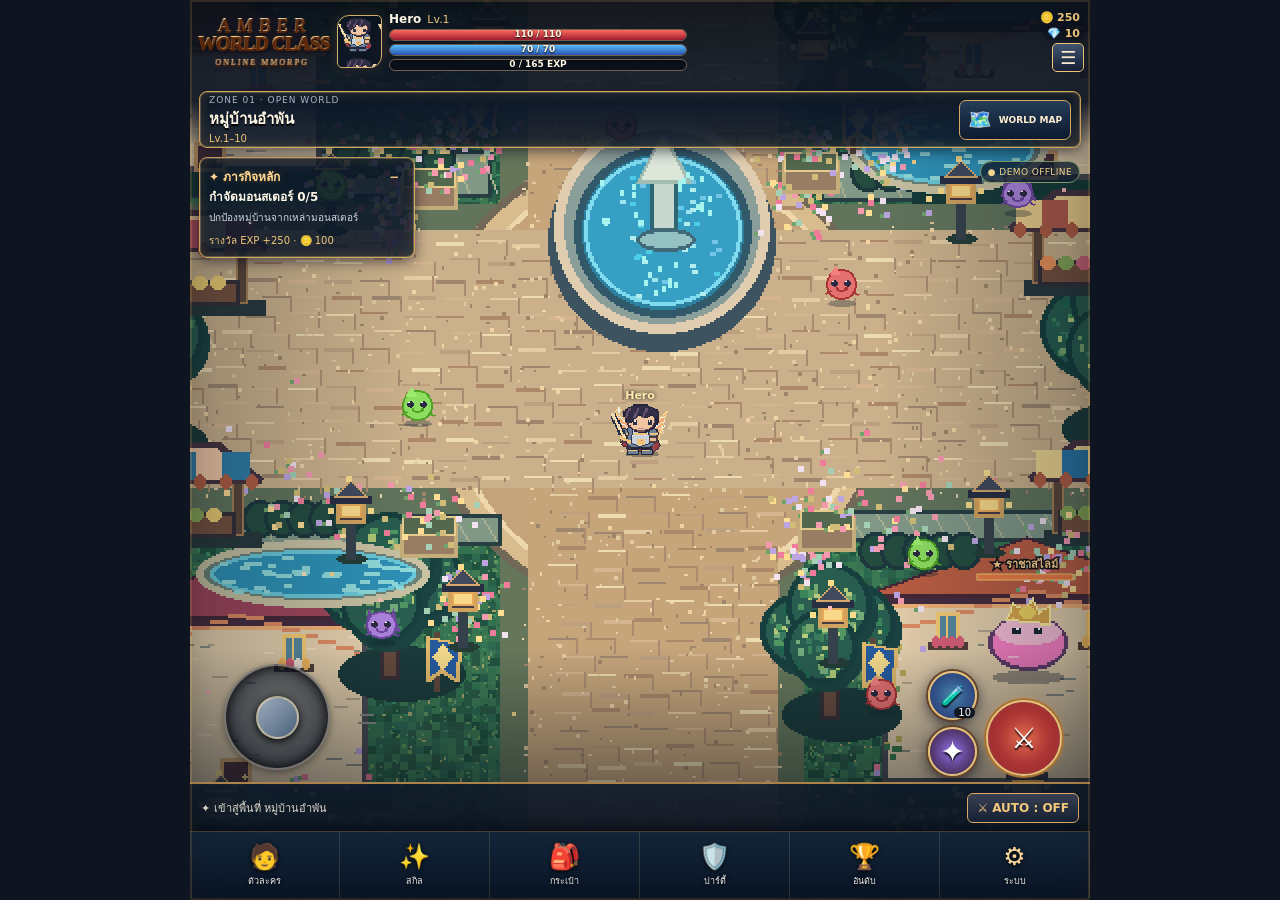
==== public/index.html @ 9aa51609 "docs(ui): label original high-detail character art pilot accurately" ====
<!doctype html>
<html lang="th">
<head>
  <meta charset="UTF-8">
  <meta name="viewport" content="width=device-width, initial-scale=1, viewport-fit=cover, maximum-scale=1, user-scalable=no">
  <meta name="theme-color" content="#0d1422">
  <meta name="description" content="AMBER WORLD CLASS V0.8 — original pixel-art MMORPG demo, 10 detailed maps, 8-direction chibi sprites, 16-frame skill animations">
  <title>AMBER WORLD CLASS • V0.8 Character Art Pilot</title>



<link rel="stylesheet" href="./style.css?v=081">
</head>
<body>
<div id="app">
  <canvas id="world" aria-label="Amber World Class game world"></canvas>
  <div class="ambient"></div>
  <div class="top-shadow"></div>
  <header class="topbar">
    <div class="brand"><span class="brand-small">AMBER</span><strong>WORLD CLASS</strong><small>ONLINE MMORPG</small></div>
    <div class="identity"><div class="portrait" id="portrait">⚔️</div><div class="ident-meta"><div class="name-row"><b id="player-name">Hero</b><span class="lvl" id="player-level">Lv.1</span></div><div class="bar hp"><span id="hp-bar"></span><small id="hp-text">100 / 100</small></div><div class="bar mp"><span id="mp-bar"></span><small id="mp-text">80 / 80</small></div><div class="bar xp"><span id="exp-bar"></span><small id="exp-text">0 / 150 EXP</small></div></div></div>
    <div class="currencies"><span>🪙 <b id="coins">0</b></span><span>💎 <b id="gems">0</b></span><button class="tiny-icon" id="open-menu" aria-label="เมนู">☰</button></div>
  </header>
  <section class="location panel"><div class="location-title"><small>ZONE 01 · OPEN WORLD</small><b id="zone-name">หมู่บ้านอำพัน</b><span class="golden" id="zone-lv">Lv.1–10</span></div><button class="map-mini" id="open-maps" aria-label="แผนที่โลก"><span>🗺️</span><small>WORLD MAP</small></button></section>
  <section class="quests panel"><div class="section-head"><span>✦ ภารกิจหลัก</span><button class="head-button" id="quest-collapse">−</button></div><div id="quest-content"><b id="quest-title">กำจัดสไลม์ 0/5</b><p>ปกป้องหมู่บ้านจากเหล่ามอนสเตอร์</p><small class="golden">รางวัล EXP +250 · 🪙 100</small></div></section>
  <div class="online-state" id="mode-state">● DEMO OFFLINE</div>
  <div class="effects" id="effects" aria-live="polite"></div>
  <div class="controls"><div id="joy-area" class="joy-area" aria-label="จอยสติ๊กเดิน"><div class="joy-ring"><div id="joy-knob" class="joy-knob"></div></div></div><div class="action-area"><div class="quickslot-row"><button id="use-potion" class="orb blue" title="ยาฟื้นฟู">🧪<em id="potions-count">10</em></button><button id="do-skill" class="orb violet" title="สกิล">✦<span id="skill-cd"></span></button></div><button id="do-attack" class="orb attack" title="โจมตี">⚔️</button></div></div>
  <div class="lower-hud"><div class="activity"><div class="chat-line" id="game-log">✦ ยินดีต้อนรับสู่ Amber World Class</div><div class="auto-wrap"><button id="toggle-auto" class="auto-button">⚔ AUTO : OFF</button></div></div><nav class="nav"><button data-panel="character">🧑<small>ตัวละคร</small></button><button data-panel="skills">✨<small>สกิล</small></button><button data-panel="inventory">🎒<small>กระเป๋า</small></button><button data-panel="party">🛡️<small>ปาร์ตี้</small></button><button data-panel="ranking">🏆<small>อันดับ</small></button><button data-panel="menu">⚙️<small>ระบบ</small></button></nav></div>
  <div class="overlay hidden" id="overlay"><div class="modal"><div class="modal-head"><h2 id="modal-title">หน้าต่าง</h2><button id="modal-close" aria-label="ปิด">✕</button></div><div class="modal-body" id="modal-body"></div></div></div>
  <div class="toast-wrap" id="toasts"></div>
</div>
<script defer src="./config.js"></script>
<script defer src="./game.js?v=081"></script>
</body>
</html>
---- public/style.css ----
:root {color-scheme:dark;--gold:#f1c779;--cream:#ffefd0;--outline:#75512a;--navy:#111b2c;--panel:rgba(13,24,40,.88)}
*{box-sizing:border-box;-webkit-tap-highlight-color:transparent}html,body{margin:0;overflow:hidden;height:100%;background:#0e1420;color:#fff7e6;font-family:system-ui,"Noto Sans Thai",sans-serif;touch-action:none}button{font:inherit;cursor:pointer}#app{height:100vh;height:100dvh;position:relative;overflow:hidden;max-width:900px;margin:auto;isolation:isolate}#world{position:absolute;inset:0;width:100%;height:100%;display:block;image-rendering:pixelated;touch-action:none;background:#245f4a}.ambient{pointer-events:none;position:absolute;inset:0;background:linear-gradient(90deg,rgba(6,17,26,.25),transparent 25%,transparent 76%,rgba(6,17,26,.27)),linear-gradient(0deg,rgba(5,12,21,.8),transparent 28%);z-index:1}.top-shadow{position:absolute;inset:0 0 auto;height:145px;z-index:1;background:linear-gradient(#070e18ee,#111a29e8 70%,transparent);pointer-events:none}.topbar{position:absolute;top:env(safe-area-inset-top,0px);left:6px;right:6px;z-index:4;display:grid;grid-template-columns:108px minmax(0,1fr) auto;gap:6px;min-height:83px;align-items:center}.brand{text-align:center;line-height:.94;filter:drop-shadow(0 2px 2px #000);font-family:Georgia,serif;transform:skew(-4deg);color:var(--gold);text-shadow:0 2px #5b290d,1px 1px #5b290d}.brand-small{font-size:15px;display:block;letter-spacing:6px}.brand strong{font-size:17px;display:block;white-space:nowrap;letter-spacing:-.7px}.brand small{font-size:8px;letter-spacing:2px;color:#fff1bf}.identity{display:flex;gap:7px;min-width:0;align-items:center}.portrait{width:45px;height:53px;display:grid;place-items:center;border:2px solid #d4a55d;background:linear-gradient(#2e4964,#131b30);border-radius:12px 5px;box-shadow:inset 0 0 10px #b8895055;flex:none;font-size:22px}.ident-meta{flex:1;min-width:0}.name-row{display:flex;align-items:center;gap:6px;font-size:12px;white-space:nowrap}.name-row b{overflow:hidden;text-overflow:ellipsis}.lvl{color:var(--gold);font-size:11px}.bar{height:12px;margin-top:3px;background:#0a101a;border:1px solid #715f52;position:relative;border-radius:9px;box-shadow:inset 0 1px 2px #050913;overflow:hidden}.bar>span{display:block;height:100%;transition:width .2s}.bar>small{position:absolute;top:-2px;left:0;right:0;text-align:center;font-size:9px;text-shadow:0 1px 2px #000;font-weight:700;line-height:13px}.hp span{background:linear-gradient(#fa6c5d,#9f1b32)}.mp span{background:linear-gradient(#57bcfa,#2852ae)}.xp span{background:linear-gradient(#71e68b,#278c45)}.currencies{display:flex;flex-direction:column;align-items:end;gap:3px;font-size:11px;color:var(--gold);white-space:nowrap}.currencies span{padding:0 4px;background:#080f1d88;border-radius:9px}.tiny-icon{font-size:18px;color:var(--cream);background:linear-gradient(#425572,#172036);border:1px solid var(--gold);border-radius:5px;width:32px;height:29px}.panel{background:var(--panel);border:1px solid #b78a4b;box-shadow:0 3px 10px #0008,inset 0 0 0 1px #f8d58a44;border-radius:8px}.location{position:absolute;z-index:3;top:calc(91px + env(safe-area-inset-top,0px));left:9px;right:9px;padding:6px 9px;display:flex;justify-content:space-between;align-items:center;max-height:57px}.location-title{display:flex;gap:2px;flex-direction:column}.location-title small{font-size:9px;letter-spacing:1px;color:#a8b6c8}.location-title b{font-size:15px;text-shadow:0 2px #000}.golden{color:var(--gold)!important}.location-title .golden{font-size:10px}.map-mini{height:40px;border:1px solid #d9a861;color:var(--cream);background:linear-gradient(#253d59,#0d1a2e);border-radius:7px;display:flex;align-items:center;gap:7px;padding:3px 8px;font-weight:800}.map-mini span{font-size:19px}.map-mini small{font-size:9px}.quests{position:absolute;z-index:2;top:calc(157px + env(safe-area-inset-top,0px));left:9px;width:180px;padding:9px;max-height:143px}.section-head{display:flex;justify-content:space-between;color:#f5d08c;font-size:12px;font-weight:700}.head-button{background:transparent;color:var(--gold);border:0}.quests b{font-size:12px}.quests p{color:#d1d6dd;margin:4px 0;font-size:10px}.quests small{font-size:10px}.online-state{position:absolute;z-index:2;right:10px;top:calc(161px + env(safe-area-inset-top,0px));background:#111e30c9;border:1px solid #7c9967;padding:5px 7px;color:#a5e49b;border-radius:20px;font-size:9px;letter-spacing:.4px}.controls{position:absolute;z-index:4;left:0;right:0;bottom:calc(116px + env(safe-area-inset-bottom,0px));height:138px;display:flex;justify-content:space-between;align-items:end;padding:8px 12px;pointer-events:none}.controls>*{pointer-events:auto}.joy-area{width:118px;height:118px;display:grid;place-items:center;touch-action:none}.joy-ring{width:106px;height:106px;border-radius:50%;background:radial-gradient(circle,#253a4e77,#0b1429b8);border:2px solid #b6af9e77;box-shadow:inset 0 0 13px #000,0 2px 7px #0006;position:relative}.joy-knob{position:absolute;left:30px;top:30px;width:43px;height:43px;border-radius:50%;background:linear-gradient(135deg,#abbbd2d4,#486481cb);border:2px solid #fce0a588;box-shadow:0 2px 8px #000}.action-area{display:flex;align-items:flex-end;gap:9px}.quickslot-row{display:flex;flex-direction:column;gap:7px}.orb{display:grid;place-items:center;position:relative;border-radius:50%;border:2px solid #e4c07a;color:#fff;box-shadow:inset 0 0 12px #fff2,0 3px 12px #0009;text-shadow:0 2px 2px #000}.orb:active{transform:scale(.95)}.orb.blue{width:49px;height:49px;background:radial-gradient(#4d88af,#213d79 70%,#13182d);font-size:19px}.orb.violet{width:49px;height:49px;background:radial-gradient(#9477ea,#44285e 70%,#19192d);font-size:30px}.orb.attack{width:76px;height:76px;background:radial-gradient(#e36d50,#9a212a 65%,#3e1827);font-size:29px}.orb em{font-size:10px;font-style:normal;position:absolute;right:0;bottom:0;background:#0f1824;padding:0 4px;border-radius:8px}.orb span{position:absolute;inset:0;display:grid;place-items:center;border-radius:50%;background:#090a15ae;font-weight:800;font-size:14px}.orb span:empty{display:none}.lower-hud{position:absolute;z-index:5;bottom:env(safe-area-inset-bottom,0px);left:0;right:0;height:118px;background:linear-gradient(#101b2ae5,#0a101bf5);border-top:2px solid #ac824b}.activity{display:flex;justify-content:space-between;gap:6px;padding:9px 11px 8px}.chat-line{font-size:11px;color:#dcd9cb;white-space:nowrap;overflow:hidden;text-overflow:ellipsis;max-width:75%;align-self:center}.auto-button{border:1px solid #dea963;border-radius:6px;padding:7px 9px;color:var(--gold);font-weight:850;font-size:12px;background:linear-gradient(#384052,#162034);white-space:nowrap}.auto-button.active{background:linear-gradient(#a4322e,#641b25);color:#fff0c4}.nav{display:grid;grid-template-columns:repeat(6,1fr);height:67px;border-top:1px solid #9b784766}.nav button{border:0;border-right:1px solid #c3a87833;color:#ffd99c;background:none;font-size:25px;display:flex;flex-direction:column;align-items:center;justify-content:center;gap:3px}.nav small{font-size:9px;color:#f0ede7}.nav button:active{background:#76582b65}.overlay{position:absolute;inset:0;z-index:20;background:#020814bc;display:grid;place-items:center;padding:12px}.overlay.hidden{display:none}.modal{width:min(100%,540px);max-height:min(78dvh,740px);display:flex;flex-direction:column;background:linear-gradient(150deg,#1e3145,#0d182b 70%);border:2px solid #c19b58;border-radius:13px;box-shadow:0 16px 50px #000e,0 0 0 4px #1a2431;overflow:hidden}.modal-head{display:flex;justify-content:space-between;align-items:center;padding:13px 16px;background:linear-gradient(90deg,#594123,#2b2831 60%,#182338);border-bottom:1px solid #bd955e}.modal-head h2{margin:0;font-size:17px;letter-spacing:.4px;color:#ffe2ac}.modal-head button{border:1px solid #b9966c;background:#202c3b;color:#fff;border-radius:5px;padding:2px 9px;font-size:19px}.modal-body{padding:13px;overflow:auto;overscroll-behavior:contain;touch-action:pan-y}.modal-body h3{font-size:15px;color:#f4d095}.modal-body p{font-size:12px;line-height:1.75;color:#d3dbdf}.modal-body .item-card{background:#0e1b2ccc;border:1px solid #6d665d;border-radius:8px;padding:10px;display:flex;justify-content:space-between;align-items:center;margin-bottom:9px;gap:7px}.modal-body .item-card small{color:#abbbc9}.modal-body .item-card b{font-size:13px}.primary,.secondary{border:1px solid #e2b56d;background:linear-gradient(#b67a35,#75431b);color:#fff0d4;font-weight:700;padding:10px 15px;border-radius:7px;box-shadow:inset 0 1px #ffe1a360}.secondary{background:linear-gradient(#30465f,#162439)}button:disabled{opacity:.43;cursor:not-allowed}.map-grid{display:grid;grid-template-columns:repeat(2,minmax(0,1fr));gap:10px}.map-option{padding:0;background:#102238;border:1px solid #97764c;border-radius:8px;overflow:hidden;color:#fff2d9;text-align:left}.map-option img{display:block;width:100%;height:105px;object-fit:cover;image-rendering:pixelated}.map-option span{display:block;padding:7px;font-size:12px}.map-option small{display:block;color:#d1b584}.class-grid{display:grid;grid-template-columns:repeat(2,minmax(0,1fr));gap:10px}.class-choice{border:1px solid #ad854c;background:#13243c;padding:9px;border-radius:10px;color:#fbe2b6;min-height:112px}.class-choice img{image-rendering:pixelated;width:70px;height:65px;object-fit:none;object-position:left top;max-width:100%}.class-choice b,.class-choice small{display:block}.class-choice small{font-size:10px;color:#b5c6d4}.stat-line{display:flex;justify-content:space-between;padding:10px;border-bottom:1px solid #5961746c}.stat-line span{color:#efcf91}.toast-wrap{position:absolute;z-index:15;top:30%;left:15%;right:15%;pointer-events:none;display:flex;align-items:center;flex-direction:column;gap:6px}.toast{color:#fff4ce;border:1px solid #edba6d;background:#132034dd;border-radius:9px;padding:8px 15px;font-size:13px;font-weight:750;text-shadow:0 2px #000;box-shadow:0 4px 20px #0008;animation:toastOut 2.2s forwards}.effects{pointer-events:none;position:absolute;inset:0;z-index:3}@keyframes toastOut{0%{opacity:0;transform:translateY(14px)}18%,78%{opacity:1;transform:none}100%{opacity:0;transform:translateY(-18px)}}@media (max-width:390px){.topbar{grid-template-columns:86px minmax(0,1fr) auto}.brand strong{font-size:14px}.brand-small{font-size:12px}.brand small{font-size:7px}.portrait{width:36px;height:46px}.map-mini small{display:none}.quests{width:164px}}@media (min-width:700px){.topbar{grid-template-columns:135px 1fr auto}.brand strong{font-size:22px}.brand-small{font-size:18px}.identity{max-width:350px}.controls{padding-inline:28px}.quests{width:216px}}


/* AWC V0.3 auth forms - responsive touch targets */
.awc-auth-input{display:block;width:100%;min-height:42px;box-sizing:border-box;margin-top:8px;
 border:1px solid #a68154;border-radius:9px;background:#111e30;color:#fff0cf;padding:10px 12px;
 font:inherit;font-size:15px;outline-offset:2px}
.awc-auth-input:focus{border-color:#edc77a;outline:2px solid #7b95b8}
.item-card #btn-email-login,.item-card #btn-email-register,.item-card #btn-logout{min-height:40px;flex:1;font-size:12px;padding:5px}


/* Server-certified top 3 characters: small noninteractive floating HUD */
.awc-ranking-peek{position:fixed;z-index:16;right:8px;top:clamp(153px,23vh,255px);
 width:137px;max-width:36vw;padding:6px;border:1px solid rgba(242,196,119,.45);
 border-radius:9px;background:rgba(13,22,38,.76);box-shadow:0 2px 13px #030a14aa;
 color:#ffe9b9;pointer-events:none;backdrop-filter:blur(4px);display:none}
.awc-rank-heading{font-size:10px;text-align:center;font-weight:800;letter-spacing:.7px;margin-bottom:5px}
.awc-rank-entry{display:flex;align-items:center;gap:3px;padding:3px 1px;min-height:29px;border-top:1px solid rgba(233,180,110,.16)}
.awc-rank-entry>span:first-child{font-size:12px;flex:none}
.awc-rank-avatar{height:22px;width:22px;flex:none;background-size:88px 176px;background-position:0 0;background-repeat:no-repeat;image-rendering:pixelated}
.awc-rank-person{display:flex;flex-direction:column;white-space:nowrap;min-width:0;font-size:10px}
.awc-rank-person b{overflow:hidden;text-overflow:ellipsis;max-width:72px}
.awc-rank-person small{color:#b5c4dc;font-size:8px}
@media(max-width:365px){.awc-ranking-peek{width:108px}.awc-rank-avatar{width:16px;height:17px;background-size:64px 128px}.awc-rank-person b{max-width:45px}}


/* 0.4 original animated pixel portraits */
.pixel-portrait{background-repeat:no-repeat!important;background-position:0 0!important;
 background-size:160px 320px!important;image-rendering:pixelated!important;
 border:1px solid #d5af6e!important;box-shadow:0 0 14px rgba(223,169,85,.18)}
.job-sprite-icon{display:block;width:48px;height:48px;margin:0 auto 5px;
 background-repeat:no-repeat;background-position:0 0;background-size:192px 384px;
 image-rendering:pixelated;filter:drop-shadow(0 2px 1px #101424)}


/* AMBER WORLD CLASS V0.5 visual-only polish. No gameplay, hitbox, network or layout coordinate edits. */
.brand{background:linear-gradient(180deg,#fff9d4 0%,#ffdf94 38%,#c27f36 70%,#fff2b8 100%);background-clip:text;-webkit-background-clip:text;color:transparent;-webkit-text-stroke:.22px #774529;filter:drop-shadow(0 2px 2px #130e15)}
.panel,.modal{border-color:#d6a85a;box-shadow:0 3px 14px #090b1d9e,inset 0 0 0 1px #fff0b839,inset 0 0 13px #ddab5430}
.panel .section-head,.modal-head h2{color:#ffdb94;text-shadow:0 1px #412b21,0 0 7px #d9b9694a}
.nav{background:linear-gradient(180deg,#14263be6,#081526f4);box-shadow:0 -2px 12px #040810b3}
.nav button{transition:background .12s ease,filter .12s ease;text-shadow:0 1px 4px #000}
.nav button:active{filter:brightness(1.25)}
.orb{box-shadow:inset 0 0 15px #ffffff1d,0 0 0 2px #65442d,0 4px 15px #080c1dcc}
.orb.attack{box-shadow:inset 0 0 17px #ffbd8640,0 0 0 2px #a97232,0 0 12px #ff9b3936}
.auto-button.active{background:linear-gradient(160deg,#bd4935,#75212a 70%);border-color:#ffca89;box-shadow:inset 0 0 8px #ffd4ae44,0 0 8px #dd3a373b}
#app::after{content:"";pointer-events:none;position:absolute;inset:0;z-index:29;border:2px solid #c18b4533;box-shadow:inset 0 0 24px #1e130c2c}
@media(min-width:650px){.brand strong{font-size:19px}.nav button:hover{background:#56432e7a}}

/* V0.8: original standalone high-detail character art (does not alter world renderer) */
#portrait.pixel-portrait.hd-sword{background-size:cover!important;background-position:center 17%!important;image-rendering:auto!important;border-color:#eec88b;box-shadow:inset 0 0 10px #fbaf4f33,0 0 7px #e0a45c80}
.awc-sword-art{display:grid;grid-template-columns:minmax(85px,35%) 1fr;gap:12px;padding:9px;margin-bottom:12px;border:1px solid #b9975b;border-radius:12px;background:radial-gradient(circle at 12% 40%,#533147,#13233c 72%)}
.awc-sword-art img{width:100%;height:205px;object-fit:contain;align-self:center;filter:drop-shadow(0 6px 10px #080713)}
.awc-sword-art>div{display:flex;flex-direction:column;gap:7px;justify-content:center}
.awc-sword-art b{color:#f6d99d;line-height:1.3}
.awc-sword-art small{color:#d9c8bc;font-size:11px}
.awc-sword-art a{font-size:12px;text-align:center;padding:9px;border-radius:7px;border:1px solid #d2a55a;color:#ffe1ad;background:#182841;text-decoration:none}
@media(max-width:360px){.awc-sword-art img{height:158px}}
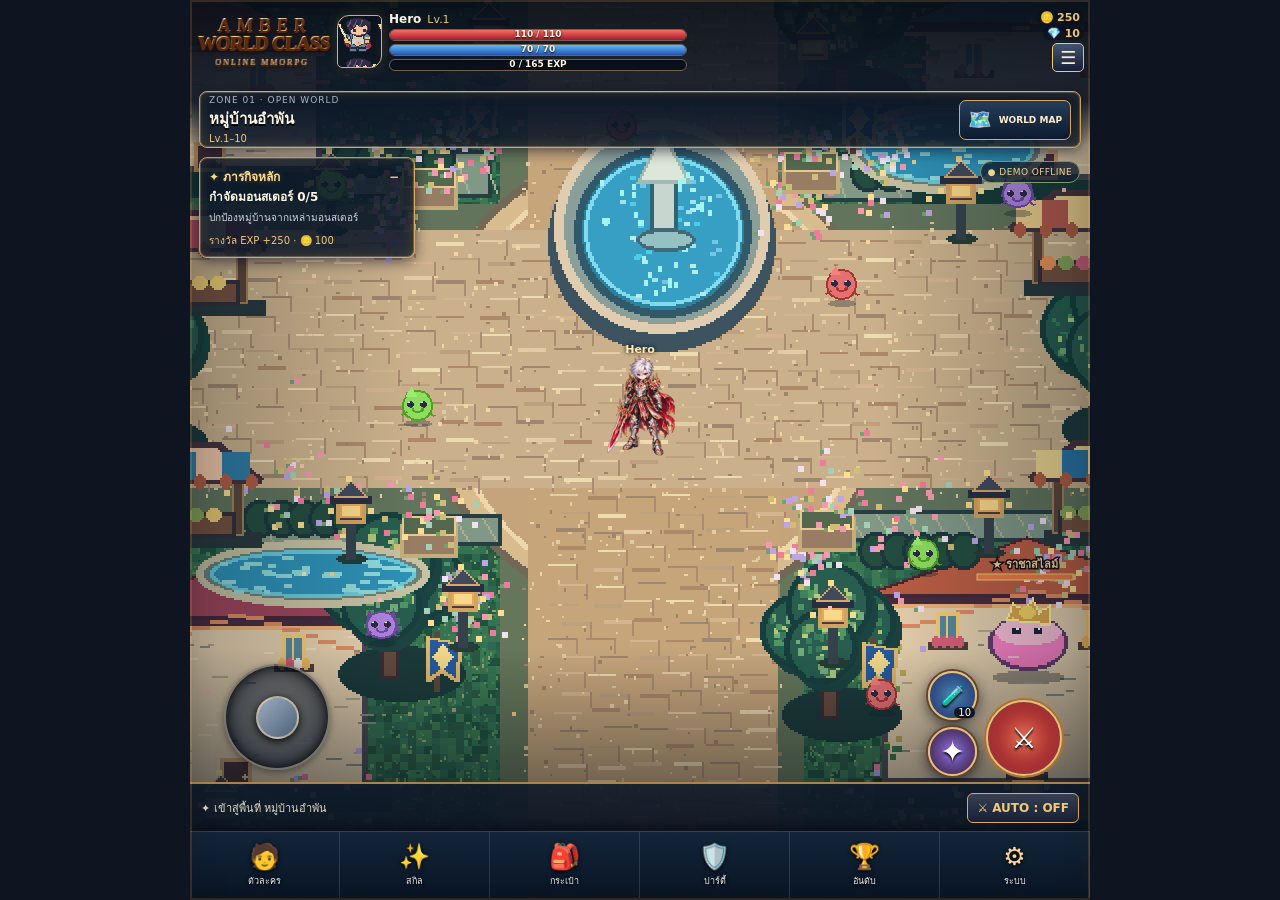
==== commit 3788f113: "release: bust mobile cache so verified HD Sword idle renders inside live world" ====
--- a/public/index.html
+++ b/public/index.html
@@ -5,11 +5,11 @@
   <meta name="viewport" content="width=device-width, initial-scale=1, viewport-fit=cover, maximum-scale=1, user-scalable=no">
   <meta name="theme-color" content="#0d1422">
   <meta name="description" content="AMBER WORLD CLASS V0.8 — original pixel-art MMORPG demo, 10 detailed maps, 8-direction chibi sprites, 16-frame skill animations">
-  <title>AMBER WORLD CLASS • V0.8 Character Art Pilot</title>
+  <title>AMBER WORLD CLASS • V0.8.2 Sword HD In-World Preview</title>
 
 
 
-<link rel="stylesheet" href="./style.css?v=081">
+<link rel="stylesheet" href="./style.css?v=082">
 </head>
 <body>
 <div id="app">
@@ -31,6 +31,6 @@
   <div class="toast-wrap" id="toasts"></div>
 </div>
 <script defer src="./config.js"></script>
-<script defer src="./game.js?v=081"></script>
+<script defer src="./game.js?v=082"></script>
 </body>
 </html>
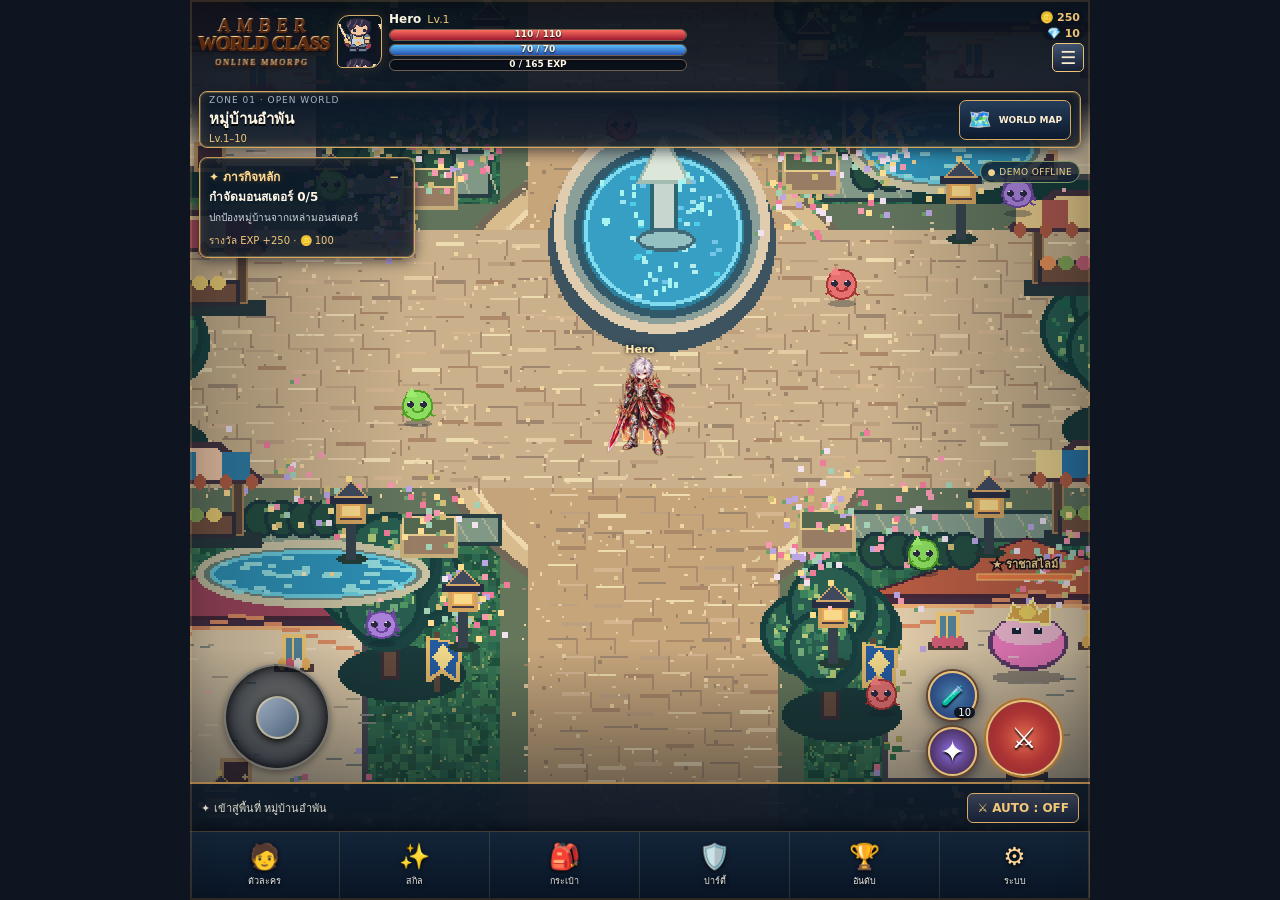
==== commit dfab82ee: "release(v0.8.3): deliver improved HD in-world animation via fresh mobile cache and Pages deployment" ====
--- a/public/index.html
+++ b/public/index.html
@@ -9,7 +9,7 @@
 
 
 
-<link rel="stylesheet" href="./style.css?v=082">
+<link rel="stylesheet" href="./style.css?v=083">
 </head>
 <body>
 <div id="app">
@@ -31,6 +31,6 @@
   <div class="toast-wrap" id="toasts"></div>
 </div>
 <script defer src="./config.js"></script>
-<script defer src="./game.js?v=082"></script>
+<script defer src="./game.js?v=083"></script>
 </body>
 </html>
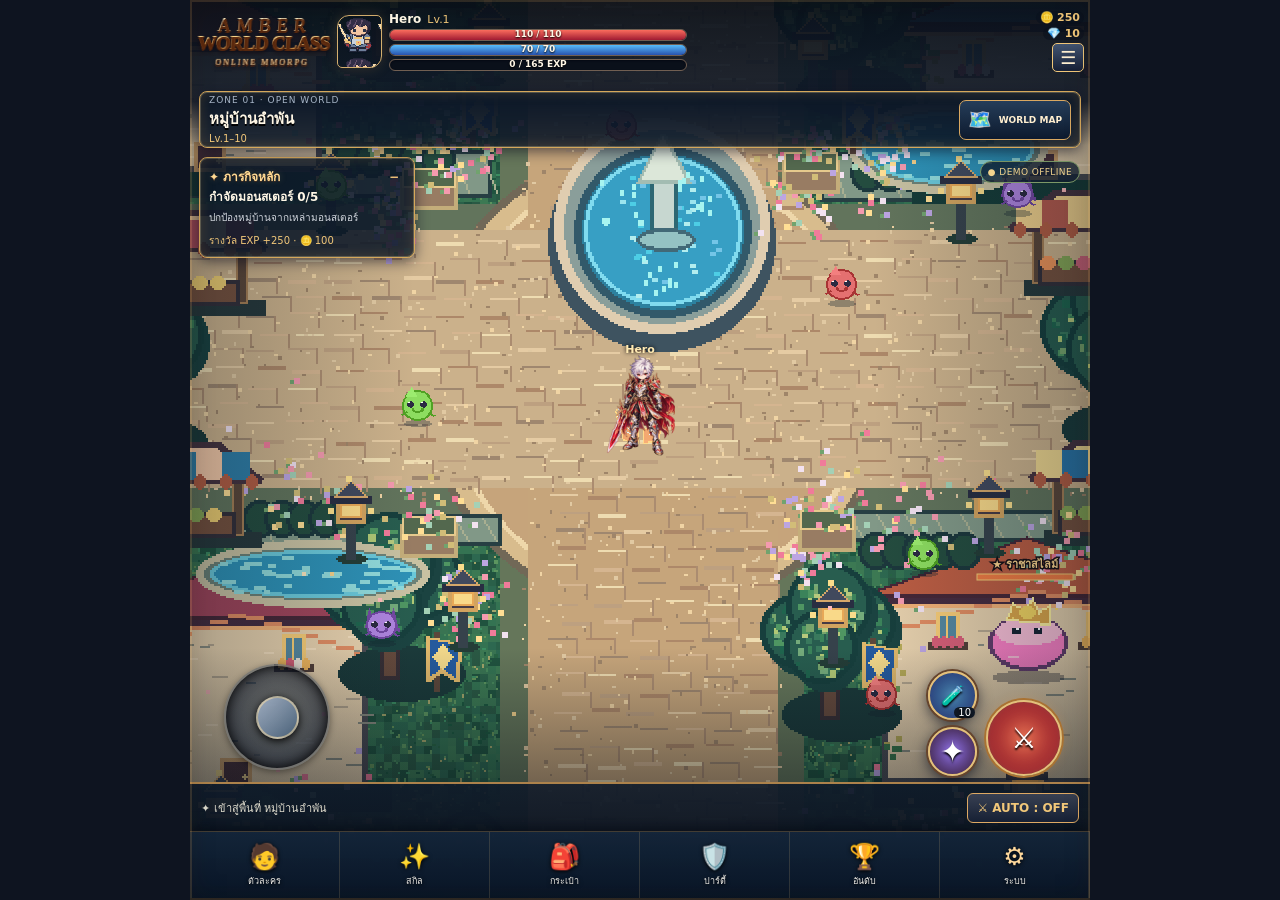
==== commit fe2e04c8: "fix(release): display honest V0.8.3 page title and refresh mobile JS cache" ====
--- a/public/index.html
+++ b/public/index.html
@@ -5,7 +5,7 @@
   <meta name="viewport" content="width=device-width, initial-scale=1, viewport-fit=cover, maximum-scale=1, user-scalable=no">
   <meta name="theme-color" content="#0d1422">
   <meta name="description" content="AMBER WORLD CLASS V0.8 — original pixel-art MMORPG demo, 10 detailed maps, 8-direction chibi sprites, 16-frame skill animations">
-  <title>AMBER WORLD CLASS • V0.8.2 Sword HD In-World Preview</title>
+  <title>AMBER WORLD CLASS • V0.8.3 Sword HD Idle</title>
 
 
 
@@ -31,6 +31,6 @@
   <div class="toast-wrap" id="toasts"></div>
 </div>
 <script defer src="./config.js"></script>
-<script defer src="./game.js?v=083"></script>
+<script defer src="./game.js?v=0831"></script>
 </body>
 </html>
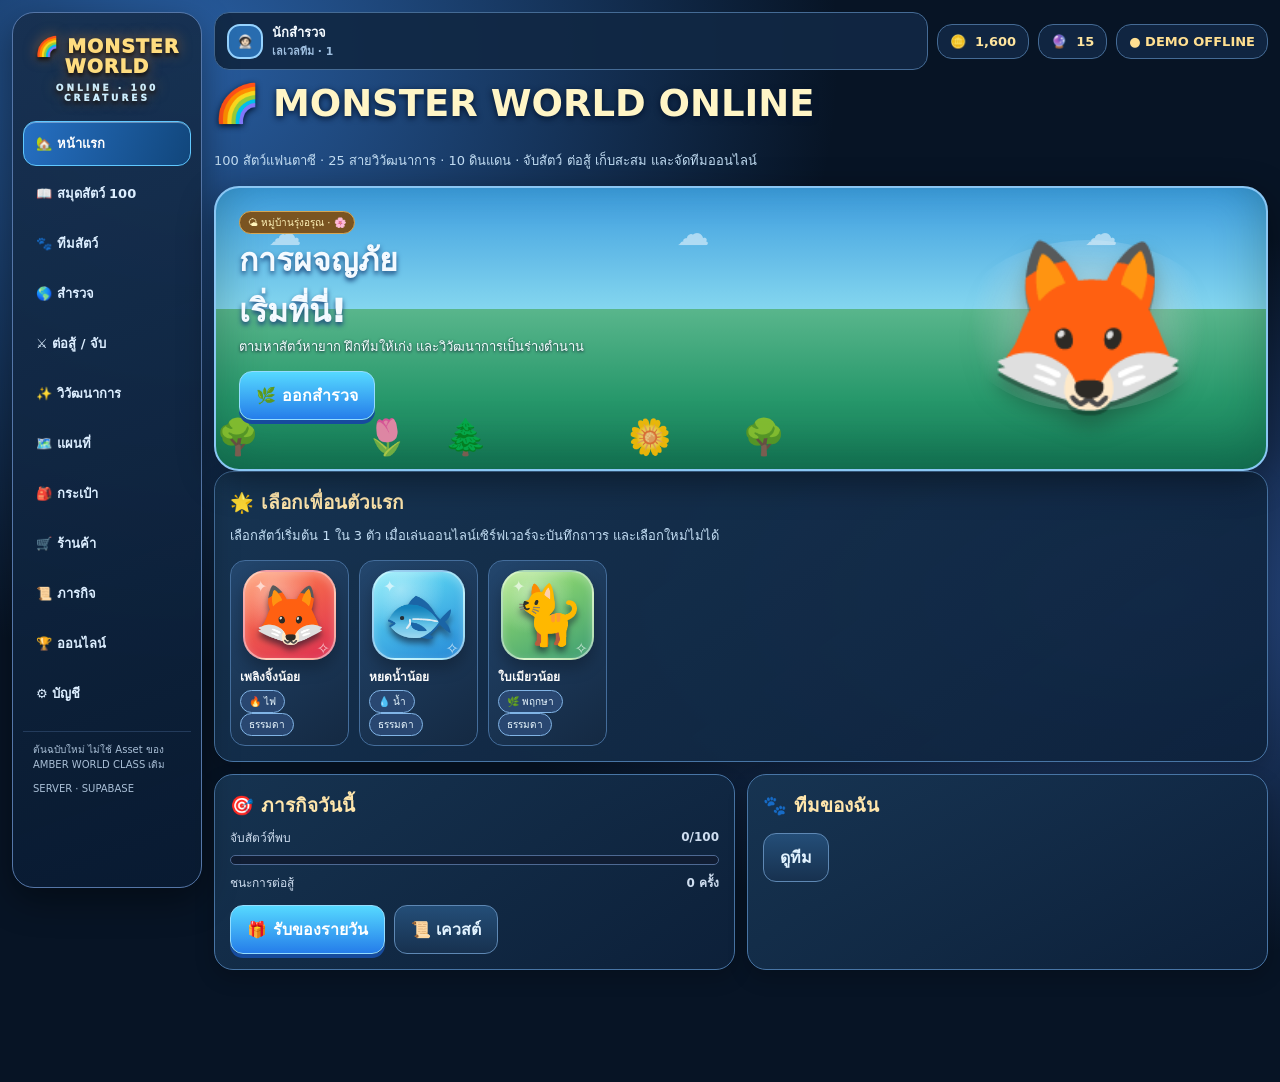
==== commit b3f7474e: "release(monster-world): make 100-creature game the home page while preserving classic version" ====
--- a/public/index.html
+++ b/public/index.html
@@ -1,36 +1,8 @@
-<!doctype html>
-<html lang="th">
-<head>
-  <meta charset="UTF-8">
-  <meta name="viewport" content="width=device-width, initial-scale=1, viewport-fit=cover, maximum-scale=1, user-scalable=no">
-  <meta name="theme-color" content="#0d1422">
-  <meta name="description" content="AMBER WORLD CLASS V0.8 — original pixel-art MMORPG demo, 10 detailed maps, 8-direction chibi sprites, 16-frame skill animations">
-  <title>AMBER WORLD CLASS • V0.8.3 Sword HD Idle</title>
-
-
-
-<link rel="stylesheet" href="./style.css?v=083">
-</head>
-<body>
-<div id="app">
-  <canvas id="world" aria-label="Amber World Class game world"></canvas>
-  <div class="ambient"></div>
-  <div class="top-shadow"></div>
-  <header class="topbar">
-    <div class="brand"><span class="brand-small">AMBER</span><strong>WORLD CLASS</strong><small>ONLINE MMORPG</small></div>
-    <div class="identity"><div class="portrait" id="portrait">⚔️</div><div class="ident-meta"><div class="name-row"><b id="player-name">Hero</b><span class="lvl" id="player-level">Lv.1</span></div><div class="bar hp"><span id="hp-bar"></span><small id="hp-text">100 / 100</small></div><div class="bar mp"><span id="mp-bar"></span><small id="mp-text">80 / 80</small></div><div class="bar xp"><span id="exp-bar"></span><small id="exp-text">0 / 150 EXP</small></div></div></div>
-    <div class="currencies"><span>🪙 <b id="coins">0</b></span><span>💎 <b id="gems">0</b></span><button class="tiny-icon" id="open-menu" aria-label="เมนู">☰</button></div>
-  </header>
-  <section class="location panel"><div class="location-title"><small>ZONE 01 · OPEN WORLD</small><b id="zone-name">หมู่บ้านอำพัน</b><span class="golden" id="zone-lv">Lv.1–10</span></div><button class="map-mini" id="open-maps" aria-label="แผนที่โลก"><span>🗺️</span><small>WORLD MAP</small></button></section>
-  <section class="quests panel"><div class="section-head"><span>✦ ภารกิจหลัก</span><button class="head-button" id="quest-collapse">−</button></div><div id="quest-content"><b id="quest-title">กำจัดสไลม์ 0/5</b><p>ปกป้องหมู่บ้านจากเหล่ามอนสเตอร์</p><small class="golden">รางวัล EXP +250 · 🪙 100</small></div></section>
-  <div class="online-state" id="mode-state">● DEMO OFFLINE</div>
-  <div class="effects" id="effects" aria-live="polite"></div>
-  <div class="controls"><div id="joy-area" class="joy-area" aria-label="จอยสติ๊กเดิน"><div class="joy-ring"><div id="joy-knob" class="joy-knob"></div></div></div><div class="action-area"><div class="quickslot-row"><button id="use-potion" class="orb blue" title="ยาฟื้นฟู">🧪<em id="potions-count">10</em></button><button id="do-skill" class="orb violet" title="สกิล">✦<span id="skill-cd"></span></button></div><button id="do-attack" class="orb attack" title="โจมตี">⚔️</button></div></div>
-  <div class="lower-hud"><div class="activity"><div class="chat-line" id="game-log">✦ ยินดีต้อนรับสู่ Amber World Class</div><div class="auto-wrap"><button id="toggle-auto" class="auto-button">⚔ AUTO : OFF</button></div></div><nav class="nav"><button data-panel="character">🧑<small>ตัวละคร</small></button><button data-panel="skills">✨<small>สกิล</small></button><button data-panel="inventory">🎒<small>กระเป๋า</small></button><button data-panel="party">🛡️<small>ปาร์ตี้</small></button><button data-panel="ranking">🏆<small>อันดับ</small></button><button data-panel="menu">⚙️<small>ระบบ</small></button></nav></div>
-  <div class="overlay hidden" id="overlay"><div class="modal"><div class="modal-head"><h2 id="modal-title">หน้าต่าง</h2><button id="modal-close" aria-label="ปิด">✕</button></div><div class="modal-body" id="modal-body"></div></div></div>
-  <div class="toast-wrap" id="toasts"></div>
-</div>
-<script defer src="./config.js"></script>
-<script defer src="./game.js?v=0831"></script>
-</body>
-</html>+<!doctype html><html lang="th"><head><meta charset="utf-8"><meta name="viewport" content="width=device-width,initial-scale=1">
+<meta name="theme-color" content="#071629"><meta http-equiv="refresh" content="0;url=./monster-world/">
+<title>MONSTER WORLD ONLINE · 100 Creatures</title>
+<style>body{background:linear-gradient(160deg,#163e69,#071629);color:#fff;font:17px system-ui,"Noto Sans Thai",sans-serif;min-height:100dvh;display:grid;place-items:center;margin:0;text-align:center;padding:16px}a{color:#ffe48e;font-weight:800}h1{color:#ffe38a}</style></head><body>
+<main><h1>🌈 MONSTER WORLD ONLINE</h1><p>กำลังเปิดเกมสะสมสัตว์ออนไลน์ 100 ชนิด...</p>
+<p><a href="./monster-world/">เปิดเกมสะสมสัตว์</a></p>
+<small>ต้องการกลับเกม AMBER WORLD CLASS เดิม? <a href="./amber-classic.html">เปิดเวอร์ชันเดิม</a></small></main>
+<script>location.replace('./monster-world/');</script></body></html>
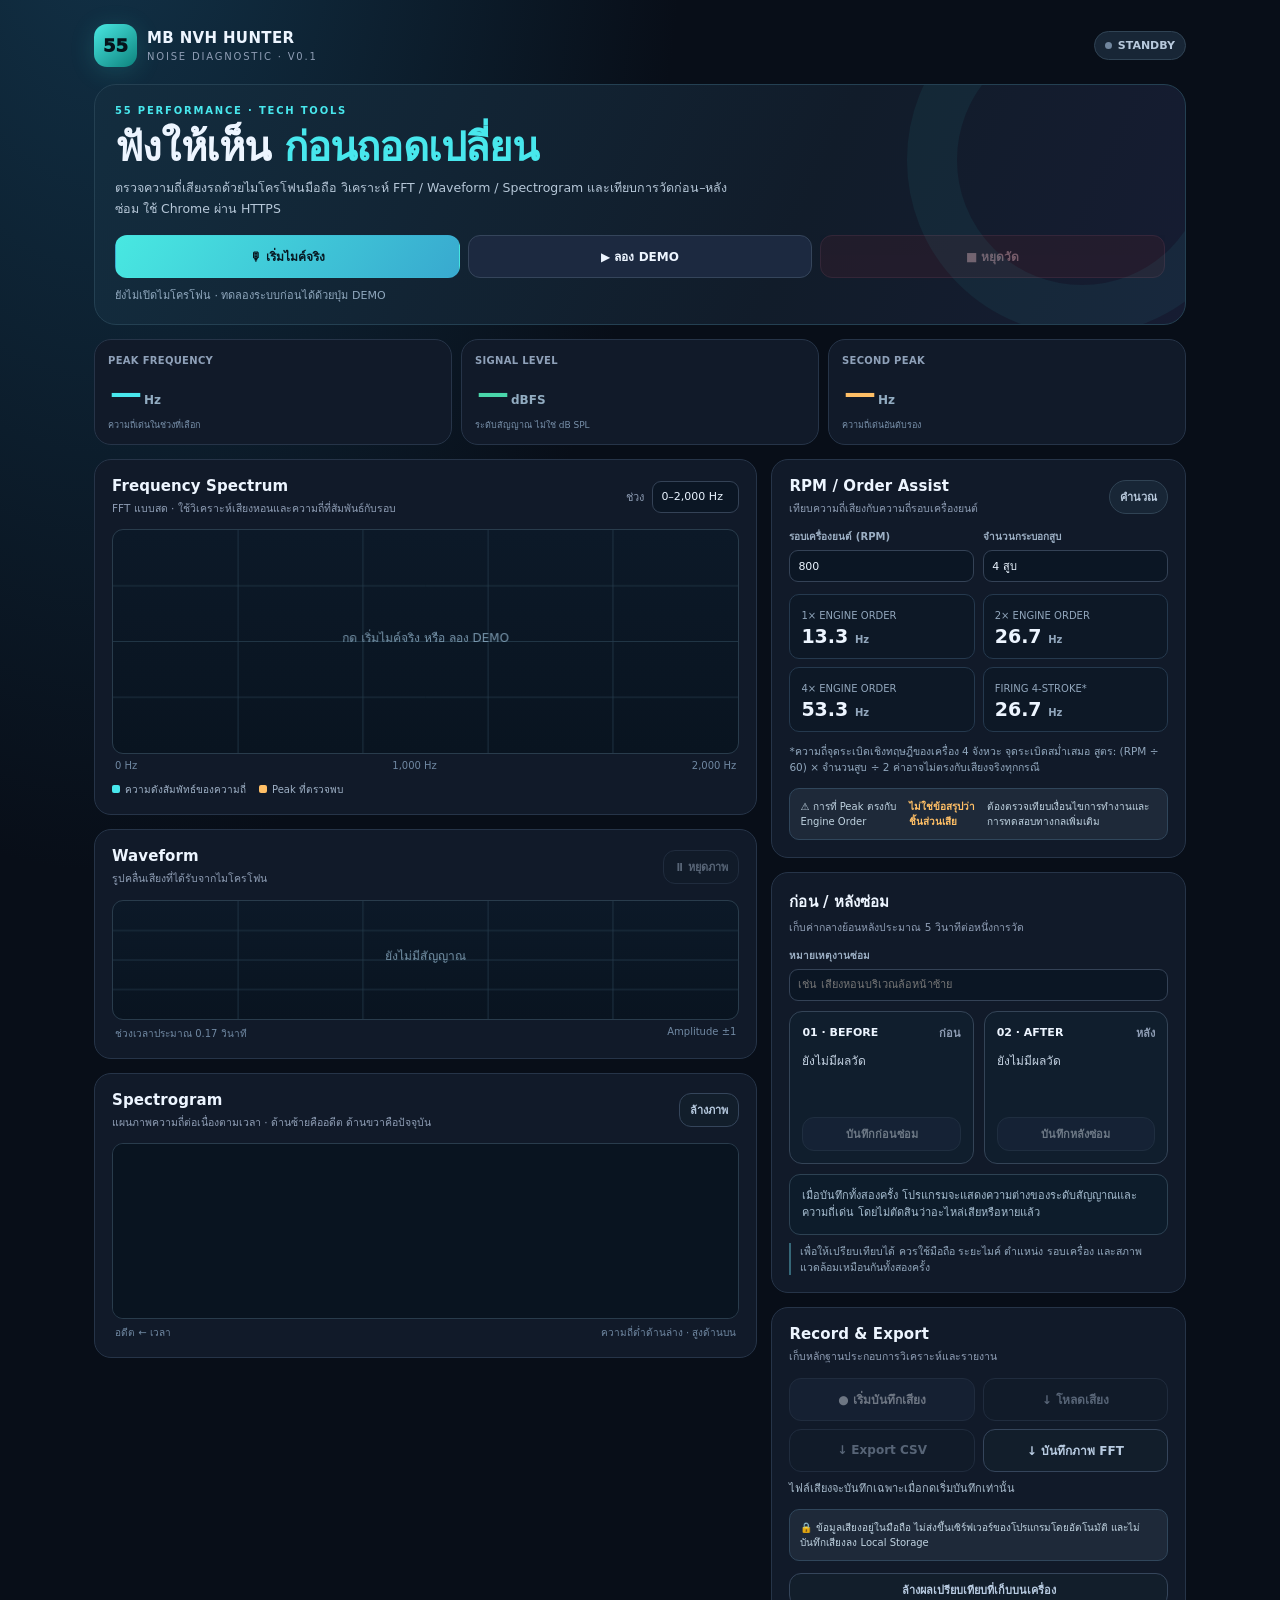
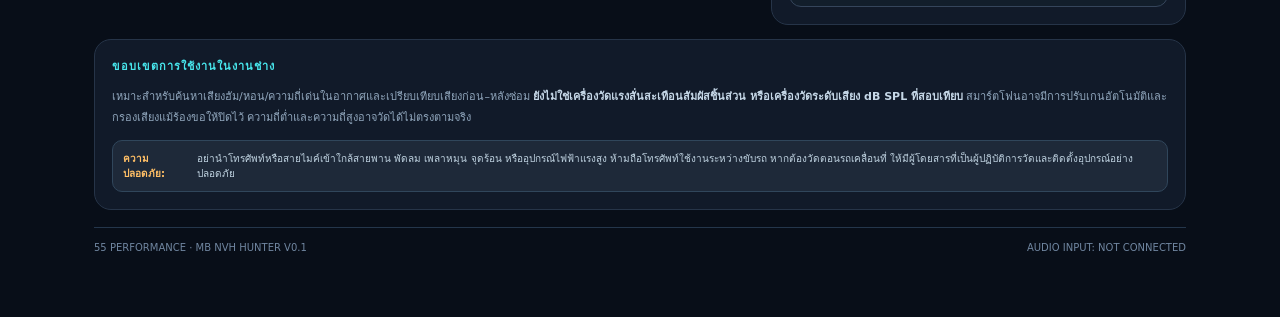
==== commit 33b51518: "Set NVH HUNTER as GitHub Pages homepage; preserve game folders" ====
--- a/public/index.html
+++ b/public/index.html
@@ -1,8 +1,12 @@
-<!doctype html><html lang="th"><head><meta charset="utf-8"><meta name="viewport" content="width=device-width,initial-scale=1">
-<meta name="theme-color" content="#071629"><meta http-equiv="refresh" content="0;url=./monster-world/">
-<title>MONSTER WORLD ONLINE · 100 Creatures</title>
-<style>body{background:linear-gradient(160deg,#163e69,#071629);color:#fff;font:17px system-ui,"Noto Sans Thai",sans-serif;min-height:100dvh;display:grid;place-items:center;margin:0;text-align:center;padding:16px}a{color:#ffe48e;font-weight:800}h1{color:#ffe38a}</style></head><body>
-<main><h1>🌈 MONSTER WORLD ONLINE</h1><p>กำลังเปิดเกมสะสมสัตว์ออนไลน์ 100 ชนิด...</p>
-<p><a href="./monster-world/">เปิดเกมสะสมสัตว์</a></p>
-<small>ต้องการกลับเกม AMBER WORLD CLASS เดิม? <a href="./amber-classic.html">เปิดเวอร์ชันเดิม</a></small></main>
-<script>location.replace('./monster-world/');</script></body></html>+<!doctype html>
+<html lang="th">
+<head>
+<meta charset="utf-8">
+<meta name="viewport" content="width=device-width,initial-scale=1">
+<meta name="theme-color" content="#0a101a">
+<meta http-equiv="refresh" content="0;url=./nvh/">
+<title>55 MB NVH HUNTER · Mobile Noise Analyzer</title>
+<style>body{margin:0;background:#0a101a;color:#e6f2ff;display:grid;min-height:100vh;place-items:center;font:16px system-ui,sans-serif;text-align:center}a{color:#5bdac9}main{padding:24px}</style>
+</head>
+<body><main><h1>55 MB NVH HUNTER</h1><p>กำลังเปิดเครื่องวิเคราะห์เสียงรถยนต์...</p><p><a href="./nvh/">เปิด NVH HUNTER</a></p><small>เว็บเกมเดิม: <a href="./monster-world/">MONSTER WORLD</a> · <a href="./amber-classic.html">AMBER CLASSIC</a></small></main></body>
+</html>
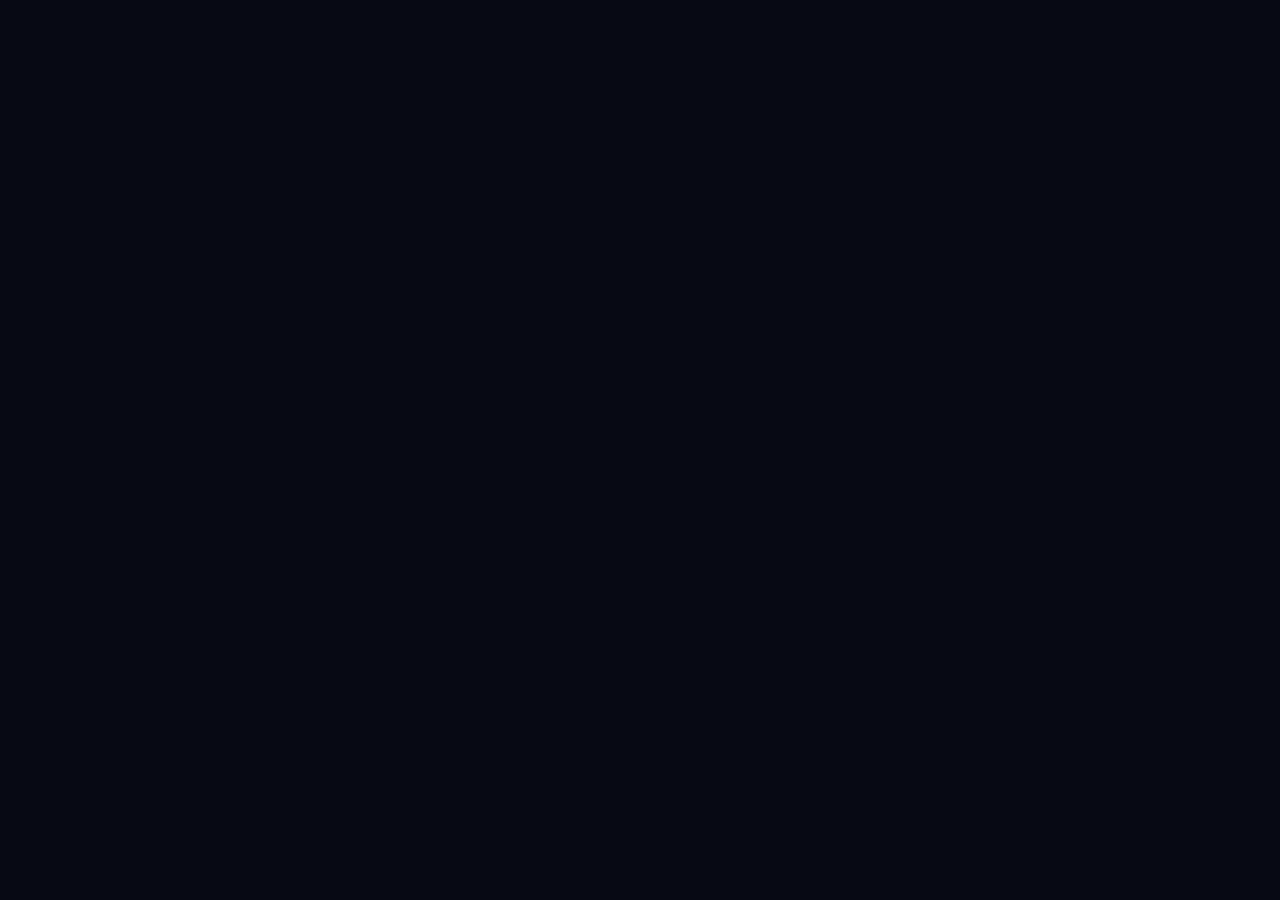
==== commit 40a1f78d: "release(amberlings): replace former amber-world-class landing page with uploaded 3D Amberlings; pres" ====
--- a/public/index.html
+++ b/public/index.html
@@ -1,12 +1,10 @@
-<!doctype html>
-<html lang="th">
-<head>
-<meta charset="utf-8">
-<meta name="viewport" content="width=device-width,initial-scale=1">
-<meta name="theme-color" content="#0a101a">
-<meta http-equiv="refresh" content="0;url=./nvh/">
-<title>55 MB NVH HUNTER · Mobile Noise Analyzer</title>
-<style>body{margin:0;background:#0a101a;color:#e6f2ff;display:grid;min-height:100vh;place-items:center;font:16px system-ui,sans-serif;text-align:center}a{color:#5bdac9}main{padding:24px}</style>
-</head>
-<body><main><h1>55 MB NVH HUNTER</h1><p>กำลังเปิดเครื่องวิเคราะห์เสียงรถยนต์...</p><p><a href="./nvh/">เปิด NVH HUNTER</a></p><small>เว็บเกมเดิม: <a href="./monster-world/">MONSTER WORLD</a> · <a href="./amber-classic.html">AMBER CLASSIC</a></small></main></body>
-</html>+<!doctype html><html lang="th"><head><meta charset="utf-8">
+<meta name="viewport" content="width=device-width,initial-scale=1,viewport-fit=cover">
+<meta name="theme-color" content="#0b1021">
+<meta http-equiv="refresh" content="0;url=./amberlings/">
+<title>AMBERLINGS ONLINE · Google + Supabase</title>
+<style>body{margin:0;min-height:100dvh;background:radial-gradient(circle at 50% 5%,#223861,#070b19 68%);display:grid;place-items:center;color:#ffebc0;font:16px system-ui,sans-serif;text-align:center;padding:20px}h1{letter-spacing:1px}a{color:#a5dcff}</style>
+</head><body><main><h1>✦ AMBERLINGS ONLINE</h1><p>กำลังเข้าสู่เกม…</p>
+<p><a href="./amberlings/">เปิดเกม Amberlings 3D ออนไลน์</a></p>
+<small><a href="./monster-world/">เกม Monster World เดิม</a> · <a href="./nvh/">NVH</a></small></main>
+<script>location.replace('./amberlings/');</script></body></html>
